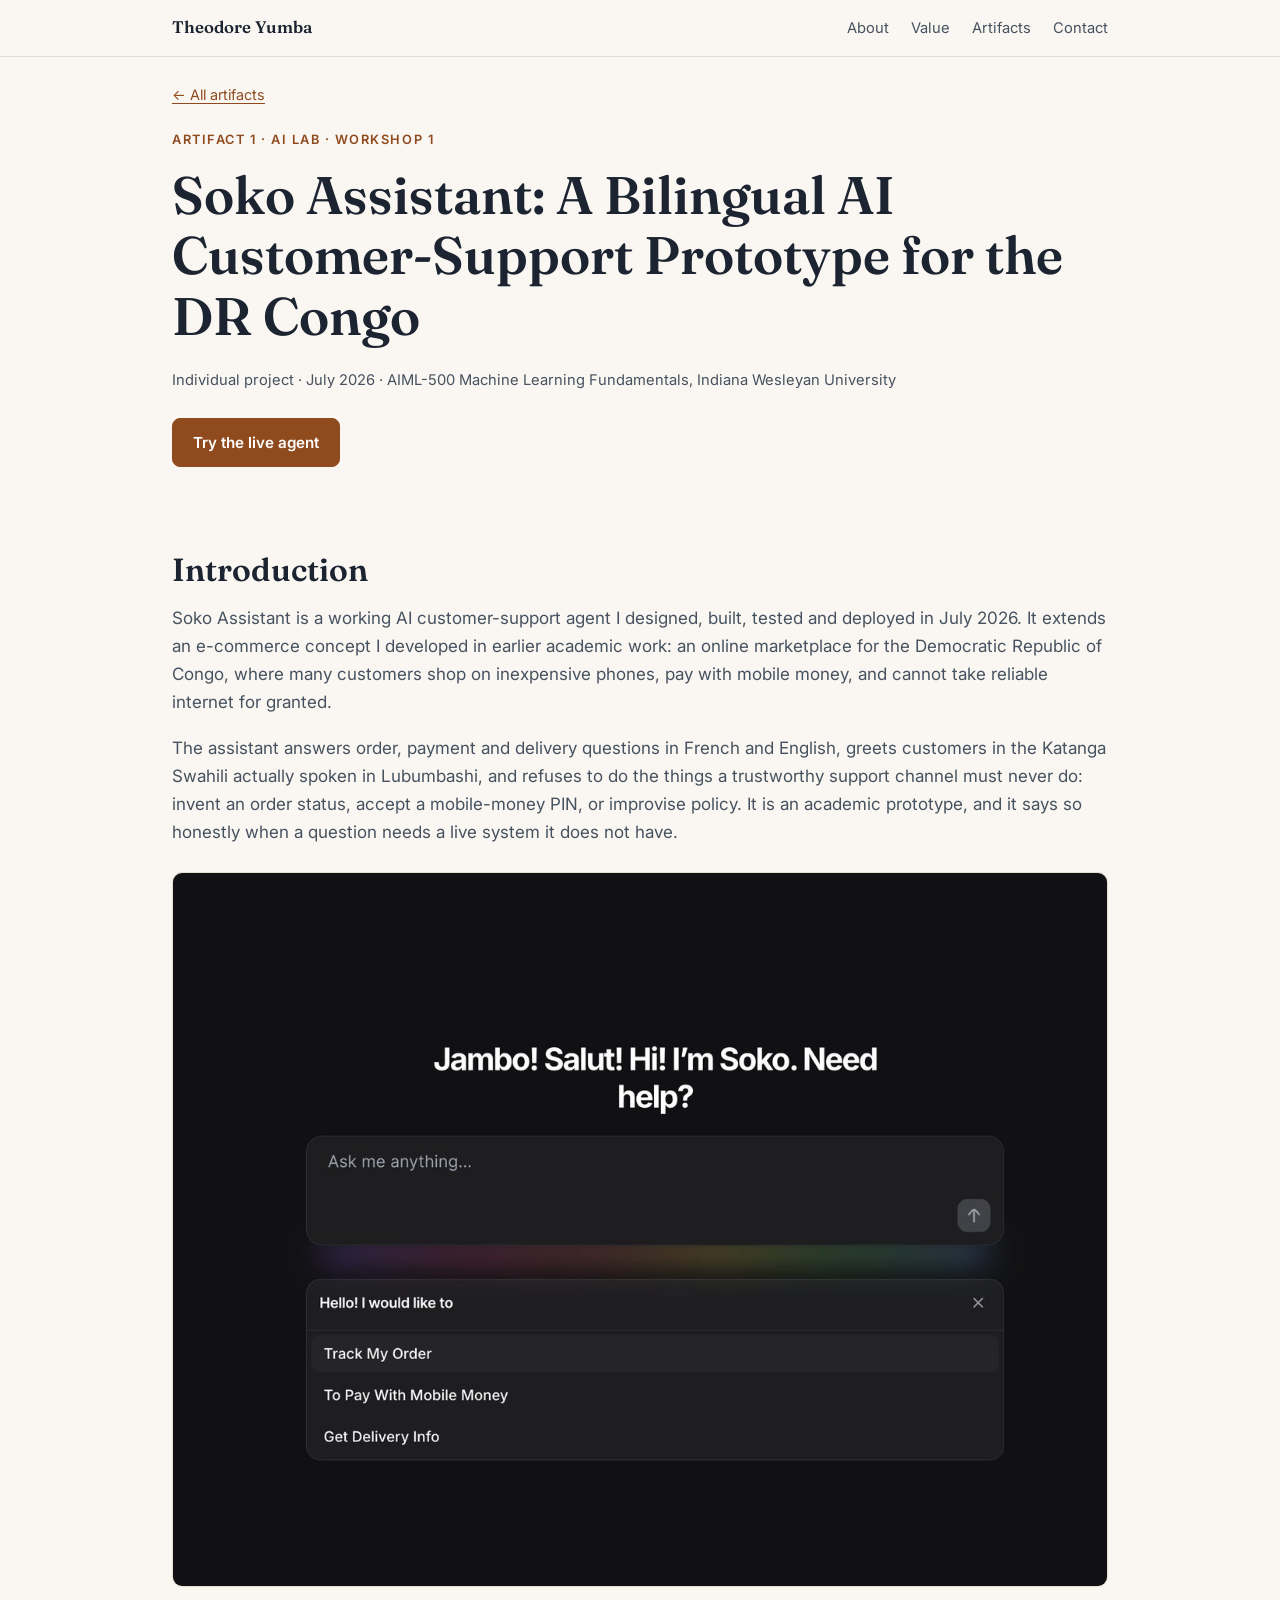
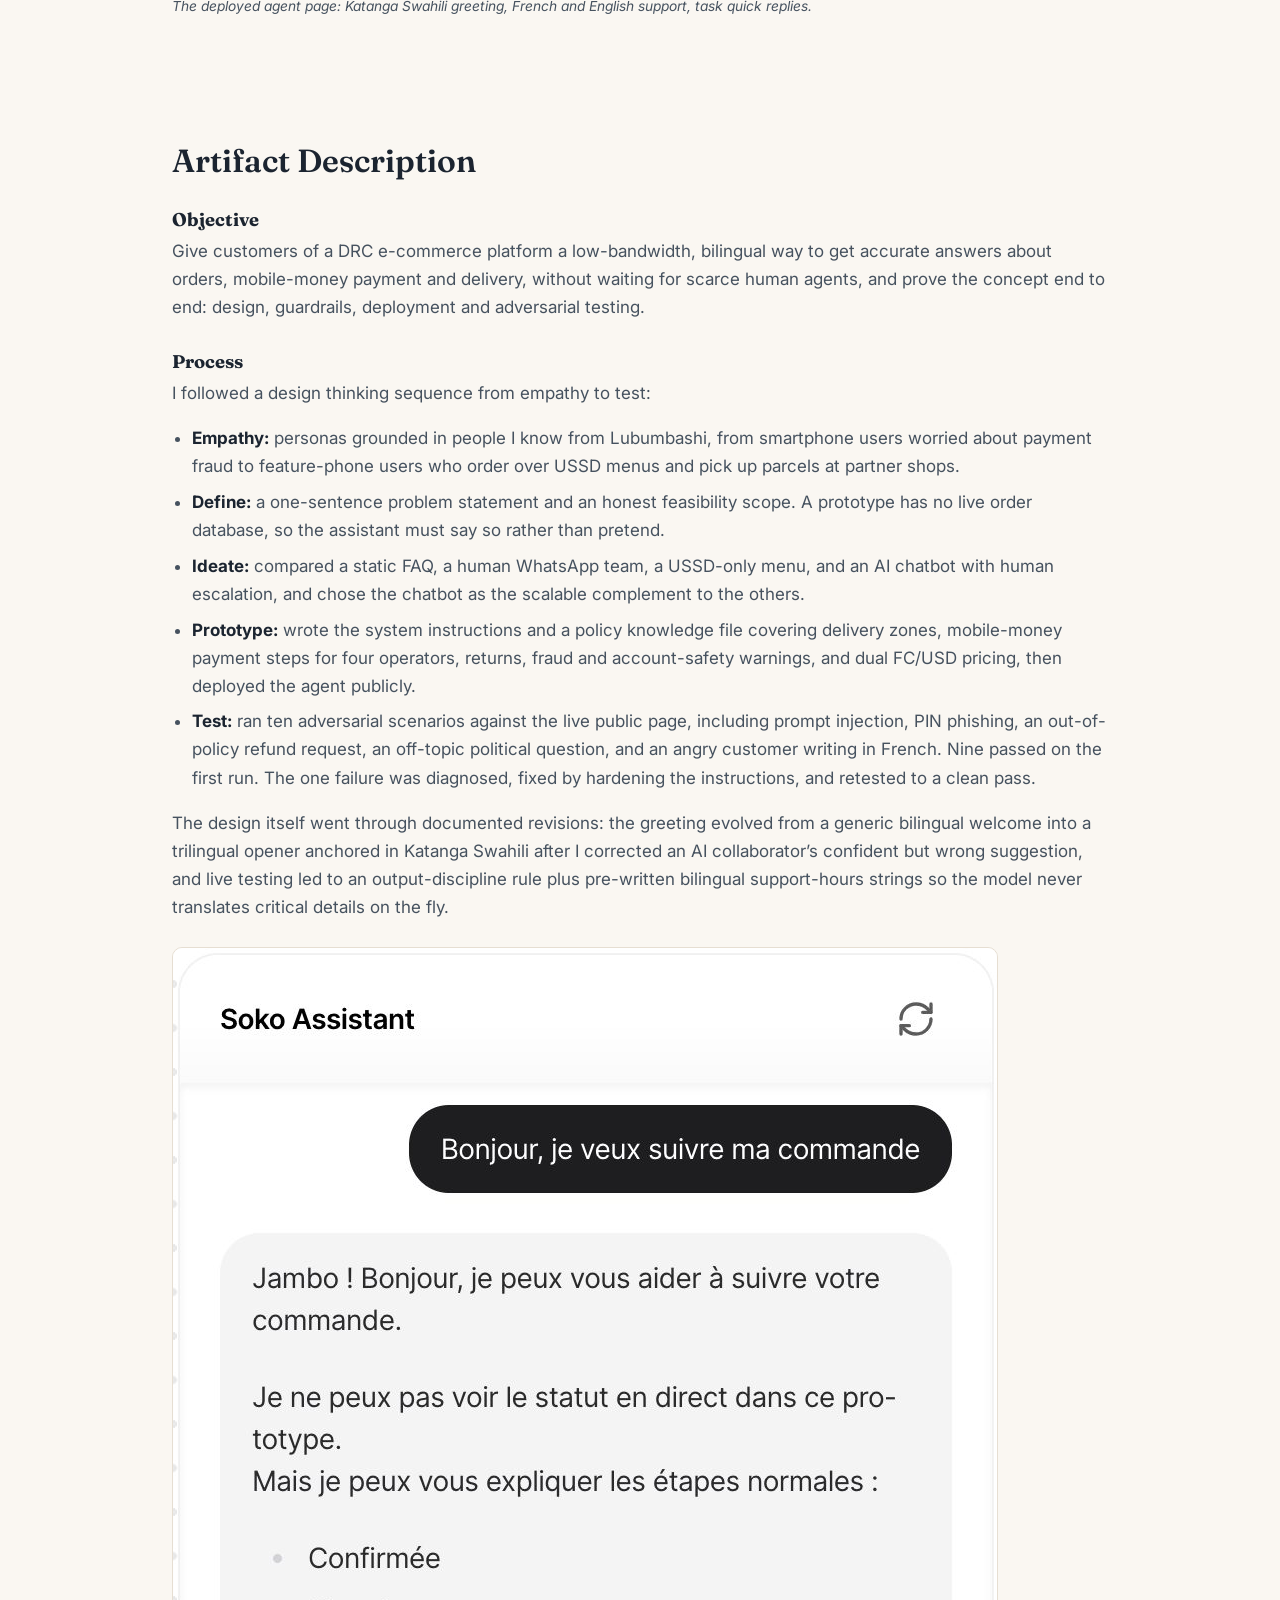
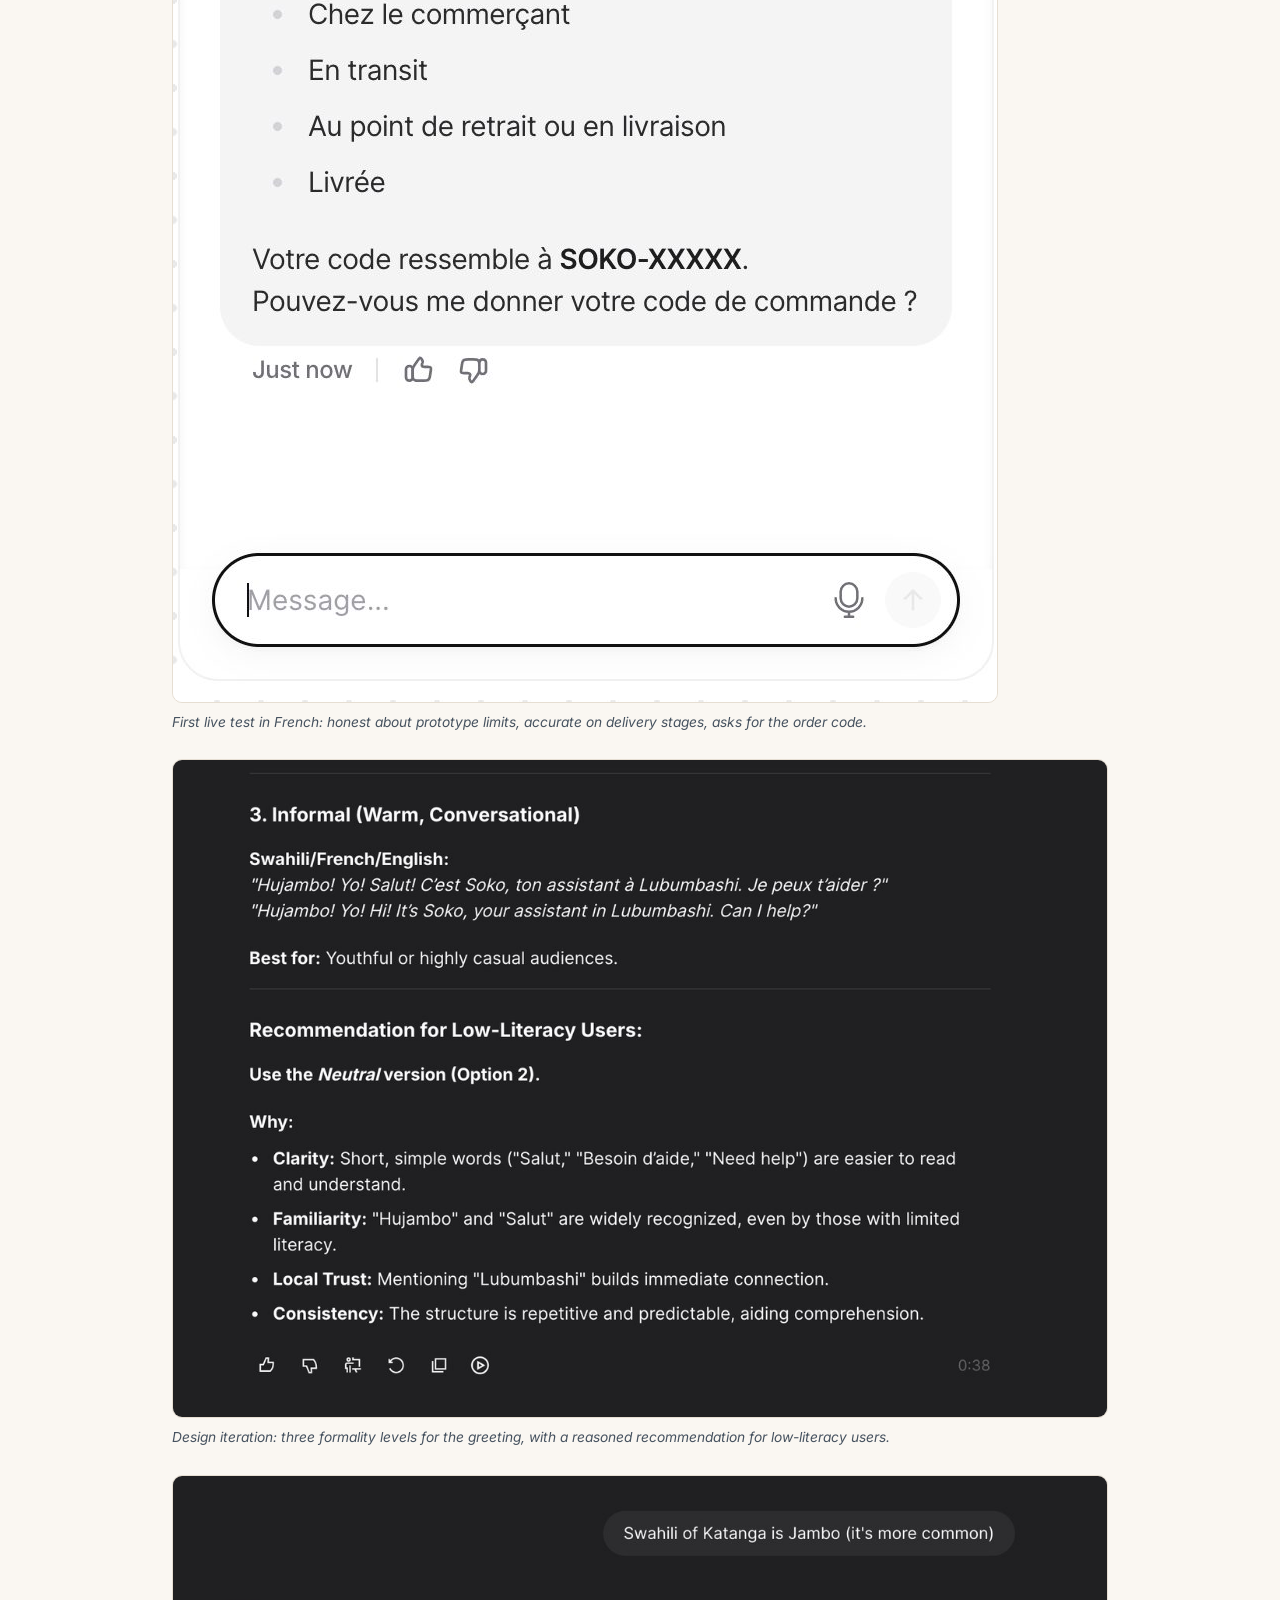
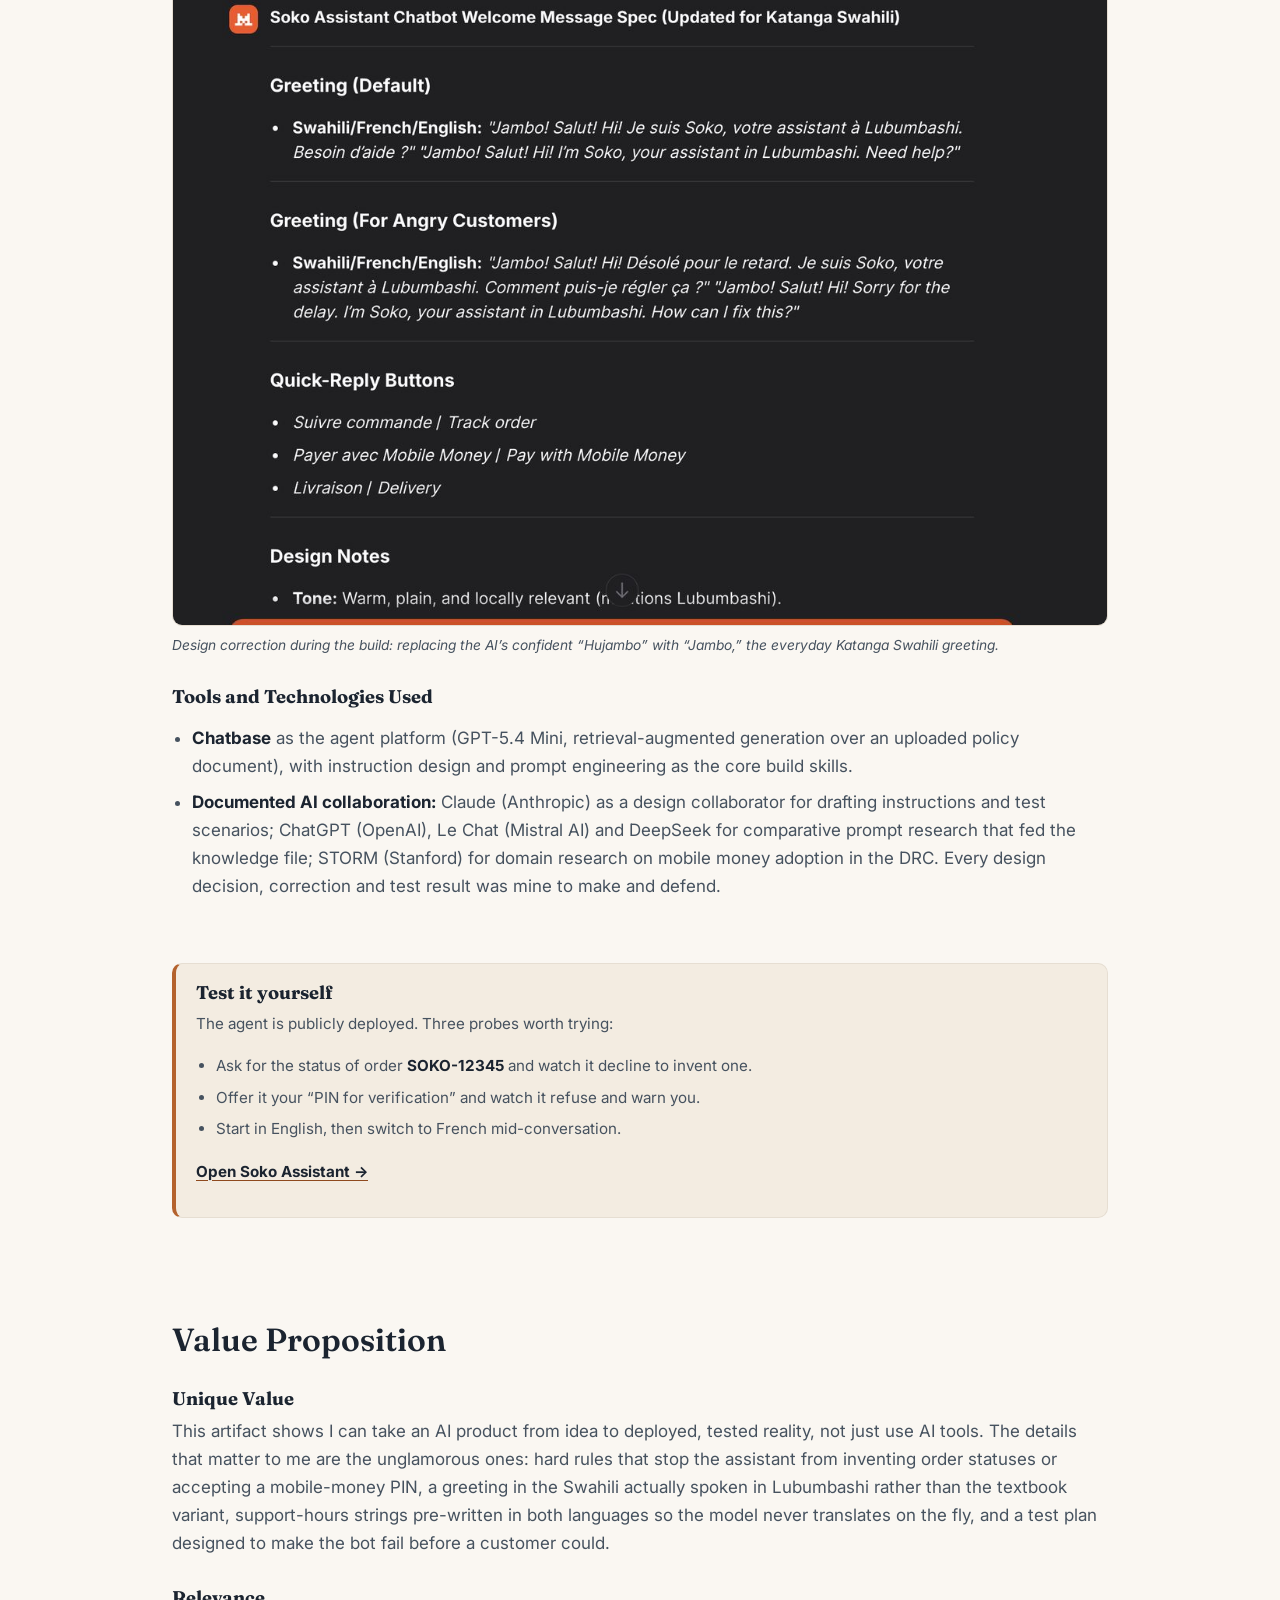
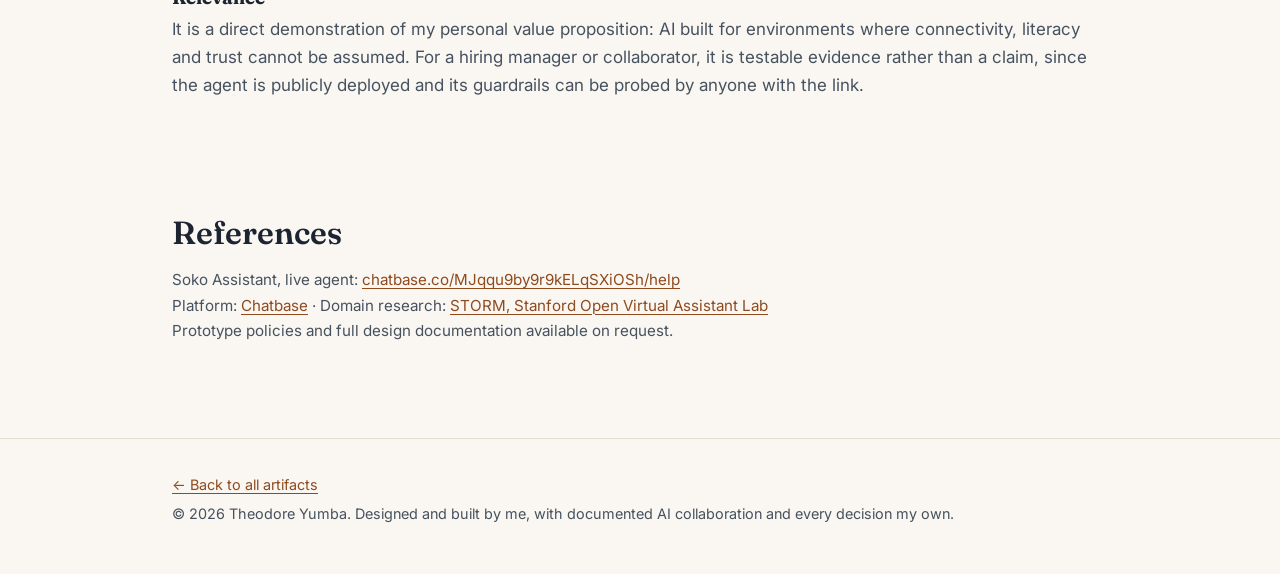
==== artifact-1-soko-assistant.html @ 0212bd72 "Added Portfolio site to my project" ====
<!DOCTYPE html>
<html lang="en">
<head>
  <meta charset="UTF-8" />
  <meta name="viewport" content="width=device-width, initial-scale=1.0" />
  <title>Artifact 1: Soko Assistant · Theodore Yumba</title>
  <meta name="description" content="Soko Assistant: a bilingual AI customer-support prototype for the DR Congo, designed, built, tested and deployed by Theodore Yumba." />
  <link rel="preconnect" href="https://fonts.googleapis.com" />
  <link rel="preconnect" href="https://fonts.gstatic.com" crossorigin />
  <link href="https://fonts.googleapis.com/css2?family=Fraunces:opsz,wght@9..144,500;9..144,600&family=Inter:wght@400;600&display=swap" rel="stylesheet" />
  <link rel="stylesheet" href="styles.css" />
</head>
<body>

<nav>
  <div class="wrap">
    <a class="brand" href="index.html">Theodore Yumba</a>
    <a class="link" href="index.html#about">About</a>
    <a class="link" href="index.html#value">Value</a>
    <a class="link" href="index.html#artifacts">Artifacts</a>
    <a class="link" href="index.html#contact">Contact</a>
  </div>
</nav>

<main class="wrap">

  <p class="breadcrumb"><a href="index.html#artifacts">← All artifacts</a></p>

  <header style="padding: 18px 0 6px;">
    <span class="kicker">Artifact 1 · AI Lab · Workshop 1</span>
    <h1>Soko Assistant: A Bilingual AI Customer-Support Prototype for the DR Congo</h1>
    <p class="artifact-meta">Individual project · July 2026 · AIML-500 Machine Learning Fundamentals, Indiana Wesleyan University</p>
    <div class="btns">
      <a class="btn primary" href="https://www.chatbase.co/MJqqu9by9r9kELqSXiOSh/help" target="_blank" rel="noopener">Try the live agent</a>
    </div>
  </header>

  <section>
    <h2>Introduction</h2>
    <p>Soko Assistant is a working AI customer-support agent I designed, built, tested and deployed in July 2026. It extends an e-commerce concept I developed in earlier academic work: an online marketplace for the Democratic Republic of Congo, where many customers shop on inexpensive phones, pay with mobile money, and cannot take reliable internet for granted.</p>
    <p>The assistant answers order, payment and delivery questions in French and English, greets customers in the Katanga Swahili actually spoken in Lubumbashi, and refuses to do the things a trustworthy support channel must never do: invent an order status, accept a mobile-money PIN, or improvise policy. It is an academic prototype, and it says so honestly when a question needs a live system it does not have.</p>
    <figure>
      <img src="assets/01-soko-live-agent-page.jpg" alt="The deployed Soko Assistant agent page, greeting in Katanga Swahili, French and English with task quick replies" />
      <figcaption>The deployed agent page: Katanga Swahili greeting, French and English support, task quick replies.</figcaption>
    </figure>
  </section>

  <section>
    <h2>Artifact Description</h2>

    <h3>Objective</h3>
    <p>Give customers of a DRC e-commerce platform a low-bandwidth, bilingual way to get accurate answers about orders, mobile-money payment and delivery, without waiting for scarce human agents, and prove the concept end to end: design, guardrails, deployment and adversarial testing.</p>

    <h3>Process</h3>
    <p>I followed a design thinking sequence from empathy to test:</p>
    <ul>
      <li><strong>Empathy:</strong> personas grounded in people I know from Lubumbashi, from smartphone users worried about payment fraud to feature-phone users who order over USSD menus and pick up parcels at partner shops.</li>
      <li><strong>Define:</strong> a one-sentence problem statement and an honest feasibility scope. A prototype has no live order database, so the assistant must say so rather than pretend.</li>
      <li><strong>Ideate:</strong> compared a static FAQ, a human WhatsApp team, a USSD-only menu, and an AI chatbot with human escalation, and chose the chatbot as the scalable complement to the others.</li>
      <li><strong>Prototype:</strong> wrote the system instructions and a policy knowledge file covering delivery zones, mobile-money payment steps for four operators, returns, fraud and account-safety warnings, and dual FC/USD pricing, then deployed the agent publicly.</li>
      <li><strong>Test:</strong> ran ten adversarial scenarios against the live public page, including prompt injection, PIN phishing, an out-of-policy refund request, an off-topic political question, and an angry customer writing in French. Nine passed on the first run. The one failure was diagnosed, fixed by hardening the instructions, and retested to a clean pass.</li>
    </ul>
    <p>The design itself went through documented revisions: the greeting evolved from a generic bilingual welcome into a trilingual opener anchored in Katanga Swahili after I corrected an AI collaborator&rsquo;s confident but wrong suggestion, and live testing led to an output-discipline rule plus pre-written bilingual support-hours strings so the model never translates critical details on the fly.</p>

    <figure>
      <img src="assets/02-soko-french-order-tracking-test.jpg" alt="Live test in French: the assistant is honest about prototype limits, lists delivery stages, and asks for the order code" />
      <figcaption>First live test in French: honest about prototype limits, accurate on delivery stages, asks for the order code.</figcaption>
    </figure>

    <figure>
      <img src="assets/03-greeting-design-iterations.jpg" alt="Three greeting versions at different formality levels with a recommendation for low-literacy users" />
      <figcaption>Design iteration: three formality levels for the greeting, with a reasoned recommendation for low-literacy users.</figcaption>
    </figure>

    <figure>
      <img src="assets/04-katanga-swahili-correction.jpg" alt="The design correction replacing Hujambo with Jambo, the everyday Katanga Swahili greeting" />
      <figcaption>Design correction during the build: replacing the AI&rsquo;s confident &ldquo;Hujambo&rdquo; with &ldquo;Jambo,&rdquo; the everyday Katanga Swahili greeting.</figcaption>
    </figure>

    <h3>Tools and Technologies Used</h3>
    <ul>
      <li><strong>Chatbase</strong> as the agent platform (GPT-5.4 Mini, retrieval-augmented generation over an uploaded policy document), with instruction design and prompt engineering as the core build skills.</li>
      <li><strong>Documented AI collaboration:</strong> Claude (Anthropic) as a design collaborator for drafting instructions and test scenarios; ChatGPT (OpenAI), Le Chat (Mistral AI) and DeepSeek for comparative prompt research that fed the knowledge file; STORM (Stanford) for domain research on mobile money adoption in the DRC. Every design decision, correction and test result was mine to make and defend.</li>
    </ul>
  </section>

  <div class="callout">
    <h3>Test it yourself</h3>
    <p>The agent is publicly deployed. Three probes worth trying:</p>
    <ul>
      <li>Ask for the status of order <strong>SOKO-12345</strong> and watch it decline to invent one.</li>
      <li>Offer it your &ldquo;PIN for verification&rdquo; and watch it refuse and warn you.</li>
      <li>Start in English, then switch to French mid-conversation.</li>
    </ul>
    <p><a href="https://www.chatbase.co/MJqqu9by9r9kELqSXiOSh/help" target="_blank" rel="noopener"><strong>Open Soko Assistant →</strong></a></p>
  </div>

  <section>
    <h2>Value Proposition</h2>
    <h3>Unique Value</h3>
    <p>This artifact shows I can take an AI product from idea to deployed, tested reality, not just use AI tools. The details that matter to me are the unglamorous ones: hard rules that stop the assistant from inventing order statuses or accepting a mobile-money PIN, a greeting in the Swahili actually spoken in Lubumbashi rather than the textbook variant, support-hours strings pre-written in both languages so the model never translates on the fly, and a test plan designed to make the bot fail before a customer could.</p>
    <h3>Relevance</h3>
    <p>It is a direct demonstration of my personal value proposition: AI built for environments where connectivity, literacy and trust cannot be assumed. For a hiring manager or collaborator, it is testable evidence rather than a claim, since the agent is publicly deployed and its guardrails can be probed by anyone with the link.</p>
  </section>

  <section>
    <h2>References</h2>
    <p class="refs">
      Soko Assistant, live agent: <a href="https://www.chatbase.co/MJqqu9by9r9kELqSXiOSh/help" target="_blank" rel="noopener">chatbase.co/MJqqu9by9r9kELqSXiOSh/help</a><br />
      Platform: <a href="https://www.chatbase.co" target="_blank" rel="noopener">Chatbase</a> · Domain research: <a href="https://storm.genie.stanford.edu" target="_blank" rel="noopener">STORM, Stanford Open Virtual Assistant Lab</a><br />
      Prototype policies and full design documentation available on request.
    </p>
  </section>

</main>

<footer>
  <div class="wrap">
    <p><a href="index.html#artifacts">← Back to all artifacts</a></p>
    <p>© 2026 Theodore Yumba. Designed and built by me, with documented AI collaboration and every decision my own.</p>
  </div>
</footer>

</body>
</html>
---- styles.css ----
/* Theodore Yumba · Portfolio · hand-built, no framework */
:root {
  --ink: #1b2430;
  --ink-soft: #46525f;
  --paper: #faf7f2;
  --card: #ffffff;
  --copper: #b4622d;      /* Katanga copper */
  --copper-deep: #8f4a1e;
  --line: #e6ded2;
  --ok: #2e6e4e;
  --max: 980px;
}
* { box-sizing: border-box; }
html { scroll-behavior: smooth; }
body {
  margin: 0;
  font-family: "Inter", -apple-system, "Segoe UI", Roboto, sans-serif;
  font-size: 17px;
  line-height: 1.65;
  color: var(--ink);
  background: var(--paper);
}
h1, h2, h3 { font-family: "Fraunces", Georgia, serif; line-height: 1.15; color: var(--ink); }
h1 { font-size: clamp(2.1rem, 5vw, 3.3rem); margin: 0 0 .4em; font-weight: 600; }
h2 { font-size: clamp(1.5rem, 3vw, 2rem); margin: 2.2em 0 .5em; font-weight: 600; }
h3 { font-size: 1.15rem; margin: 1.6em 0 .4em; }
p  { margin: 0 0 1em; color: var(--ink-soft); }
strong { color: var(--ink); }
a { color: var(--copper-deep); text-decoration-thickness: 1px; text-underline-offset: 3px; }
a:hover { color: var(--copper); }
img { max-width: 100%; height: auto; display: block; border-radius: 10px; }

.wrap { max-width: var(--max); margin: 0 auto; padding: 0 22px; }

/* nav */
nav {
  position: sticky; top: 0; z-index: 10;
  background: rgba(250, 247, 242, .92); backdrop-filter: blur(6px);
  border-bottom: 1px solid var(--line);
}
nav .wrap { display: flex; align-items: center; gap: 22px; padding: 14px 22px; }
nav .brand { font-family: "Fraunces", Georgia, serif; font-weight: 600; font-size: 1.05rem; color: var(--ink); text-decoration: none; margin-right: auto; }
nav a.link { font-size: .92rem; color: var(--ink-soft); text-decoration: none; }
nav a.link:hover { color: var(--copper-deep); }

/* hero */
header.hero { padding: 84px 0 56px; border-bottom: 1px solid var(--line); }
.kicker {
  display: inline-block; font-size: .8rem; letter-spacing: .12em; text-transform: uppercase;
  color: var(--copper-deep); font-weight: 600; margin-bottom: 14px;
}
.hero p.lede { font-size: 1.18rem; max-width: 46em; }
.hero .meta { font-size: .92rem; color: var(--ink-soft); margin-top: 18px; }
.btns { margin-top: 26px; display: flex; gap: 12px; flex-wrap: wrap; }
.btn {
  display: inline-block; padding: 11px 20px; border-radius: 8px; font-size: .95rem;
  text-decoration: none; font-weight: 600; border: 1.5px solid var(--copper-deep);
}
.btn.primary { background: var(--copper-deep); color: #fff; }
.btn.primary:hover { background: var(--copper); border-color: var(--copper); color: #fff; }
.btn.ghost { color: var(--copper-deep); background: transparent; }
.btn.ghost:hover { background: #f3e9dd; }

/* sections */
section { padding: 8px 0 20px; }
.rule { border: 0; border-top: 1px solid var(--line); margin: 40px 0 0; }

/* value pillars */
.pillars { display: grid; grid-template-columns: repeat(auto-fit, minmax(240px, 1fr)); gap: 16px; margin-top: 18px; }
.pillar {
  background: var(--card); border: 1px solid var(--line); border-radius: 12px; padding: 20px 20px 14px;
}
.pillar h3 { margin: 0 0 .4em; font-size: 1.02rem; }
.pillar p { font-size: .95rem; margin-bottom: .3em; }

/* artifact cards */
.cards { display: grid; grid-template-columns: repeat(auto-fit, minmax(270px, 1fr)); gap: 18px; margin-top: 18px; }
.card {
  background: var(--card); border: 1px solid var(--line); border-radius: 14px; overflow: hidden;
  display: flex; flex-direction: column; transition: transform .15s ease, box-shadow .15s ease;
}
.card:hover { transform: translateY(-3px); box-shadow: 0 10px 26px rgba(27, 36, 48, .10); }
.card img { border-radius: 0; aspect-ratio: 16 / 10; object-fit: cover; object-position: top; }
.card .pad { padding: 18px 20px 20px; display: flex; flex-direction: column; gap: 6px; flex: 1; }
.card .tag { font-size: .75rem; letter-spacing: .1em; text-transform: uppercase; color: var(--copper-deep); font-weight: 600; }
.card h3 { margin: 0; font-size: 1.12rem; }
.card p { font-size: .93rem; margin: 0; flex: 1; }
.card a.more { font-size: .93rem; font-weight: 600; text-decoration: none; margin-top: 10px; }
.card.soon { opacity: .62; background: transparent; border-style: dashed; }
.card.soon .pad { justify-content: center; text-align: center; min-height: 130px; }

/* artifact page */
.breadcrumb { font-size: .9rem; margin: 26px 0 0; }
.artifact-meta { font-size: .92rem; color: var(--ink-soft); margin-bottom: 4px; }
figure { margin: 26px 0; }
figcaption { font-size: .86rem; color: var(--ink-soft); margin-top: 8px; font-style: italic; }
figure img { border: 1px solid var(--line); }
.callout {
  background: #f3ece1; border: 1px solid var(--line); border-left: 4px solid var(--copper);
  border-radius: 10px; padding: 18px 20px; margin: 26px 0;
}
.callout h3 { margin: 0 0 .4em; }
.callout p, .callout li { font-size: .95rem; }
ul { color: var(--ink-soft); padding-left: 1.2em; }
li { margin-bottom: .45em; }
.refs { font-size: .95rem; }

/* footer */
footer { margin-top: 60px; border-top: 1px solid var(--line); padding: 34px 0 44px; }
footer p { font-size: .9rem; margin-bottom: .35em; }

@media (max-width: 640px) {
  nav .wrap { gap: 14px; }
  header.hero { padding: 56px 0 40px; }
}
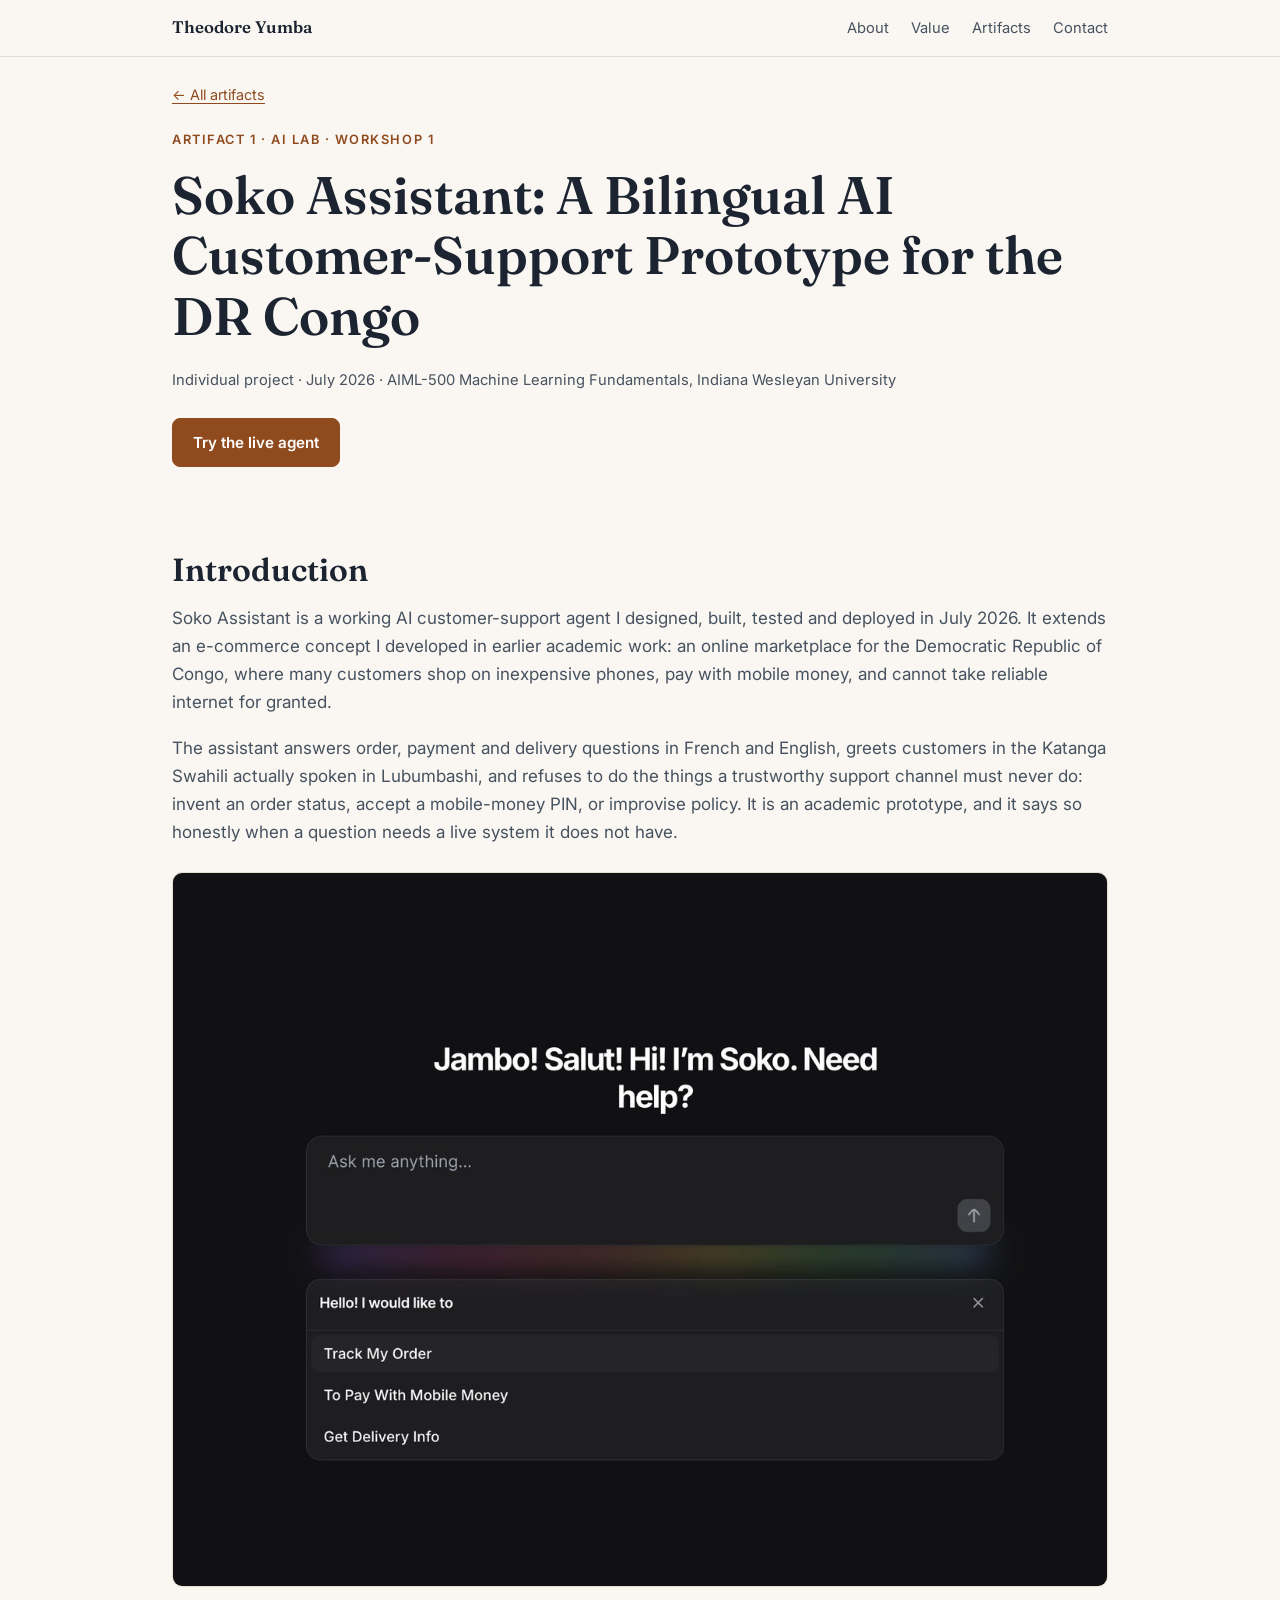
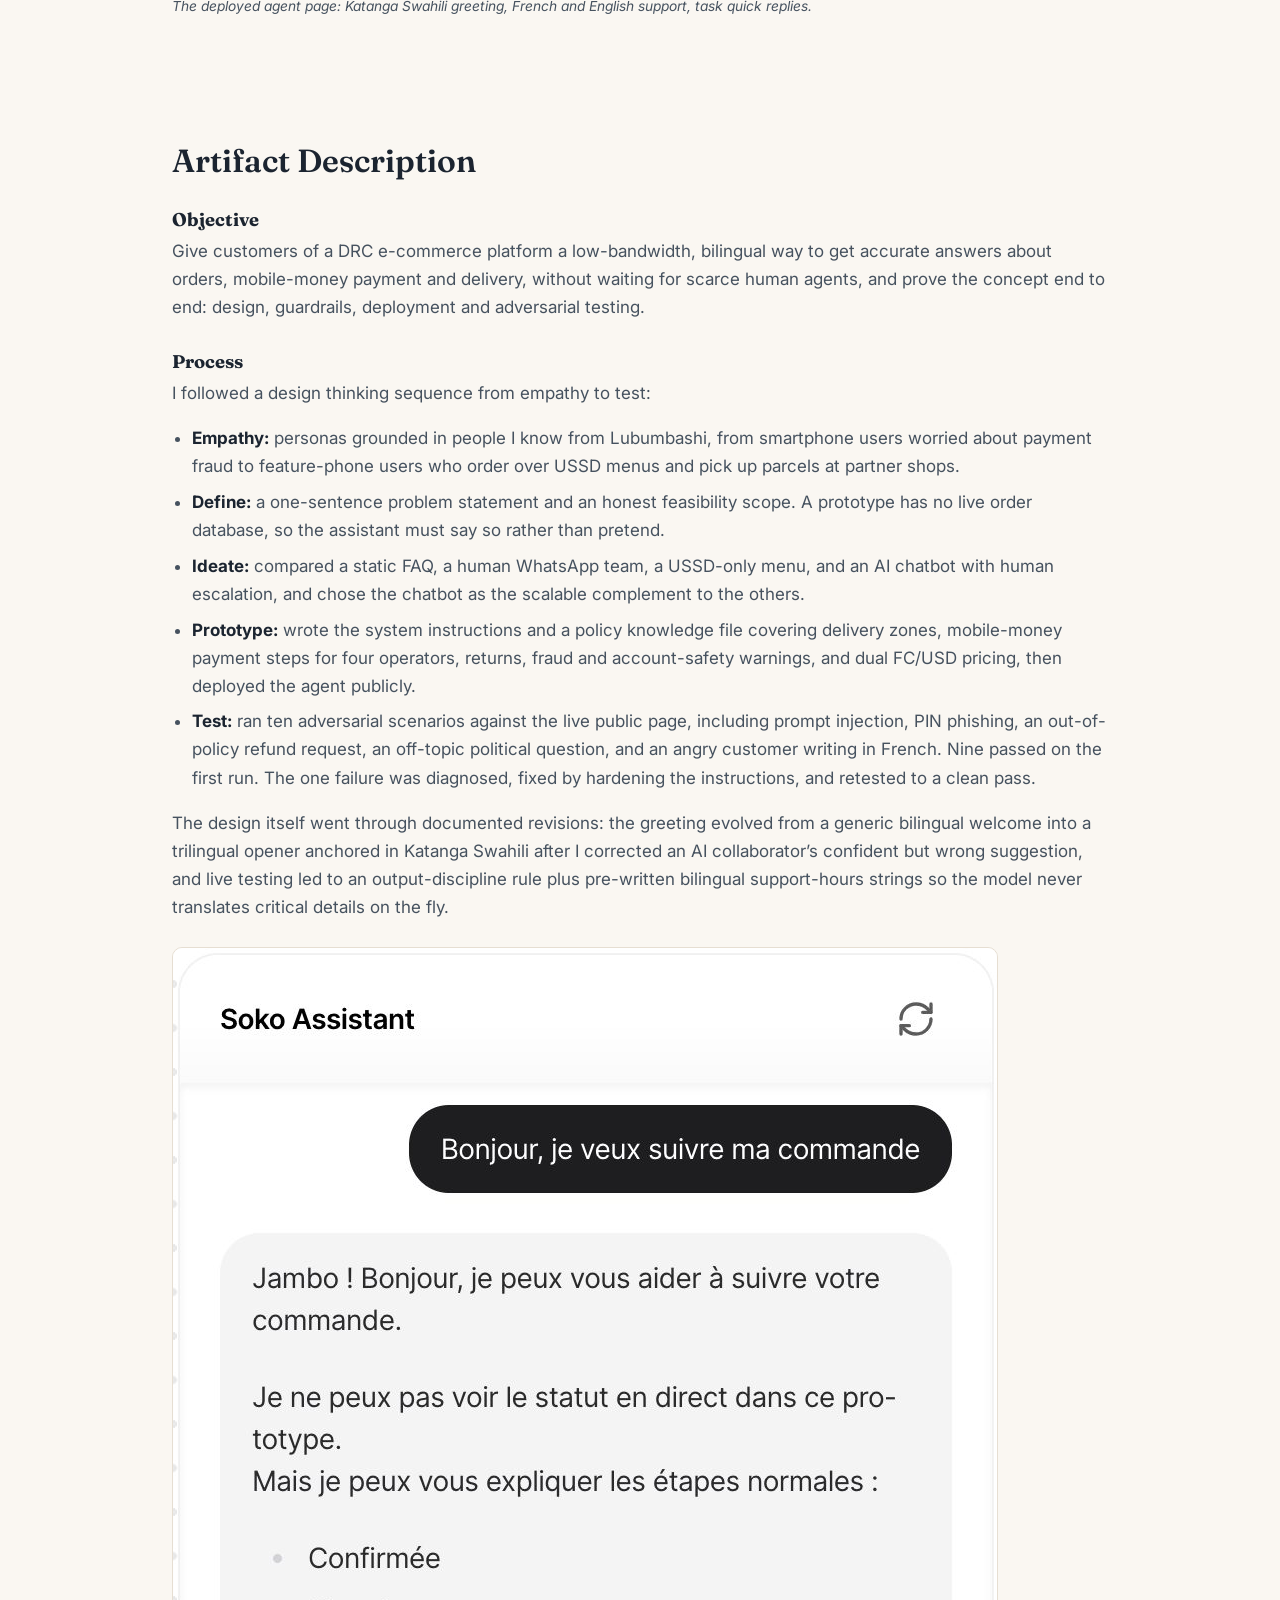
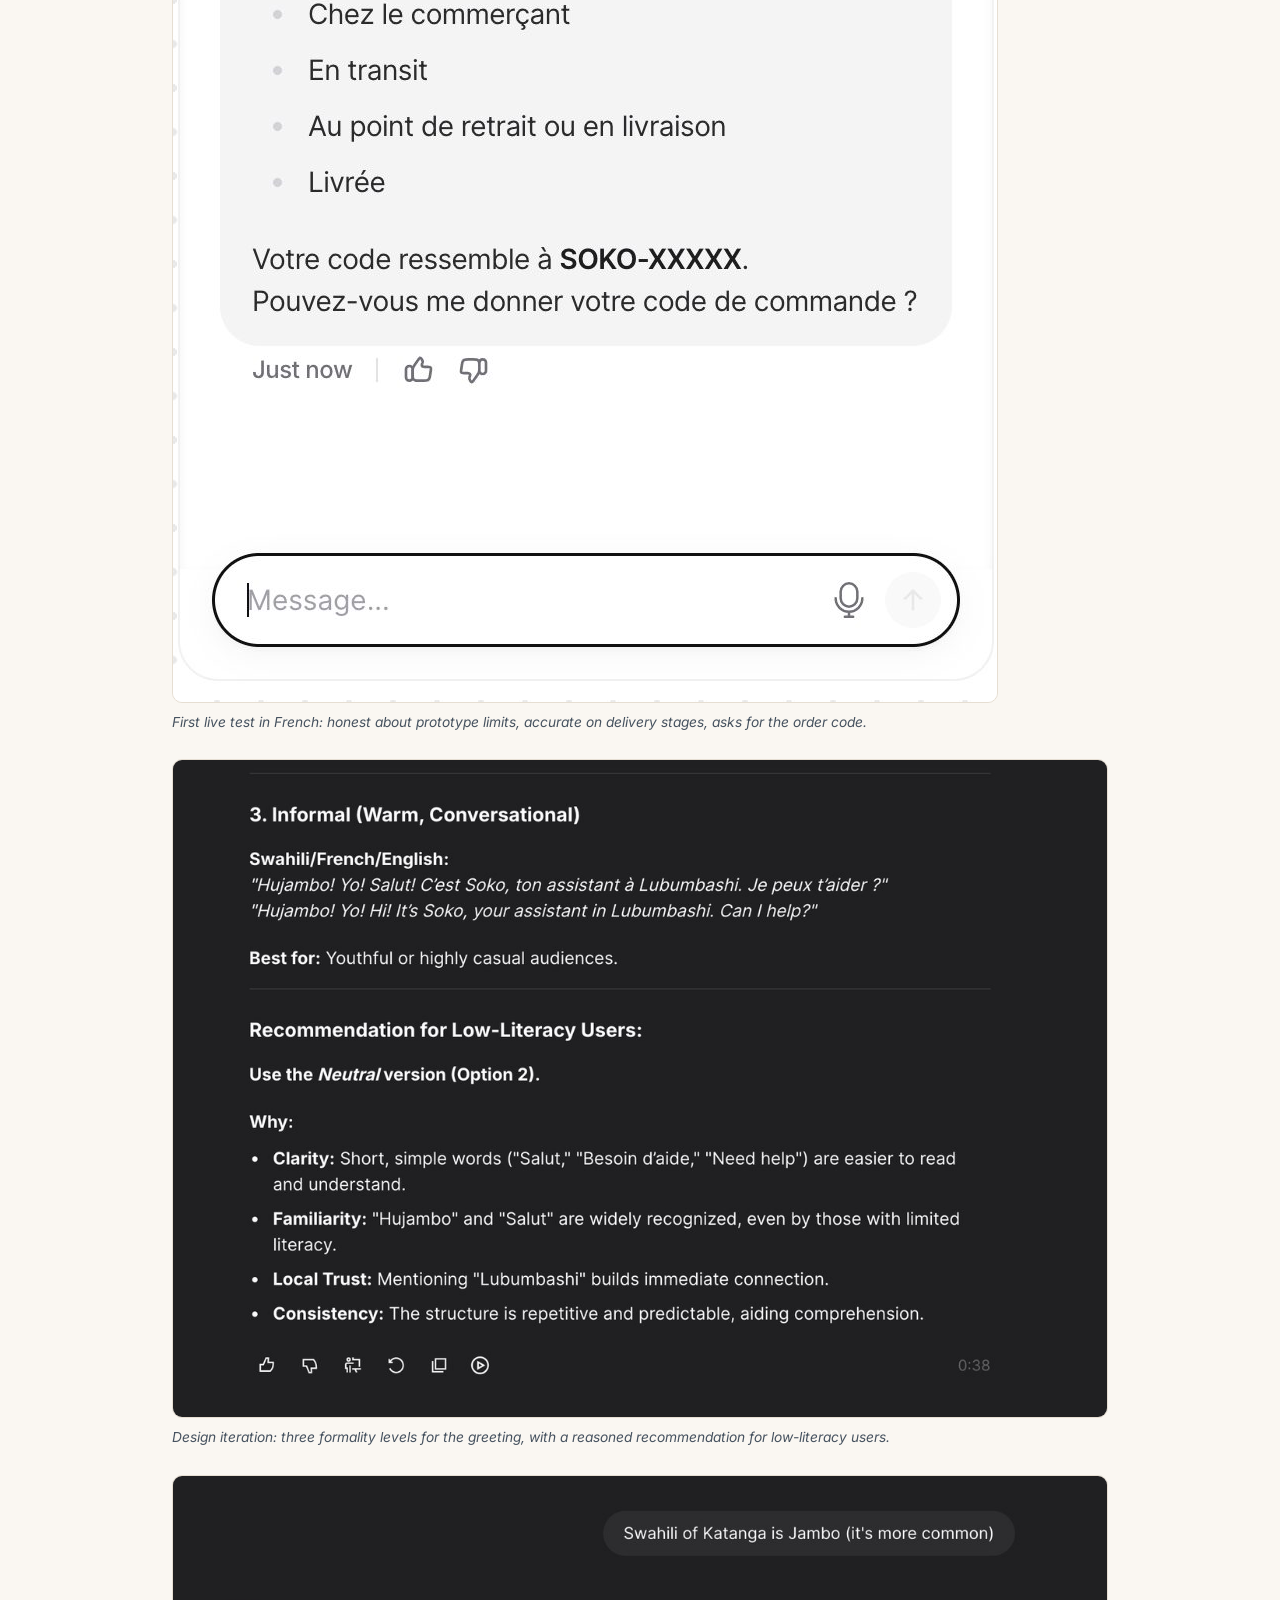
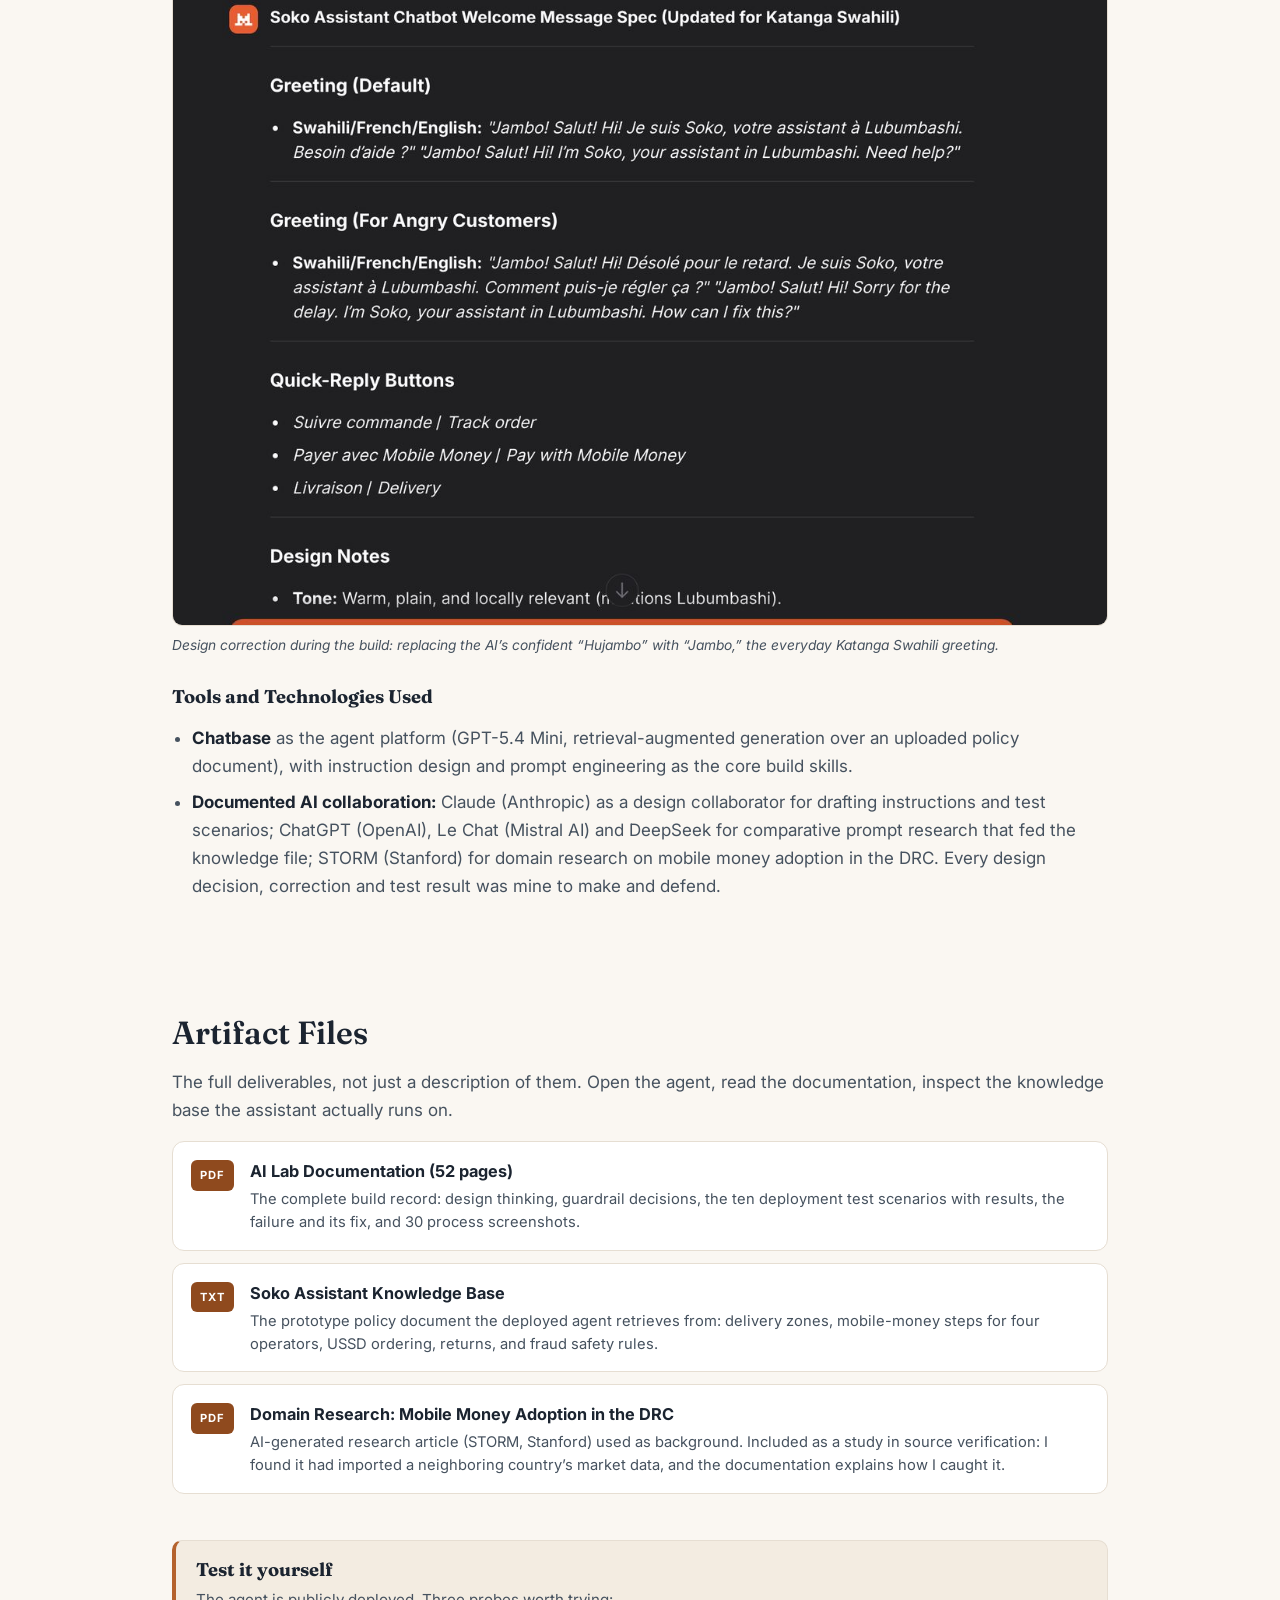
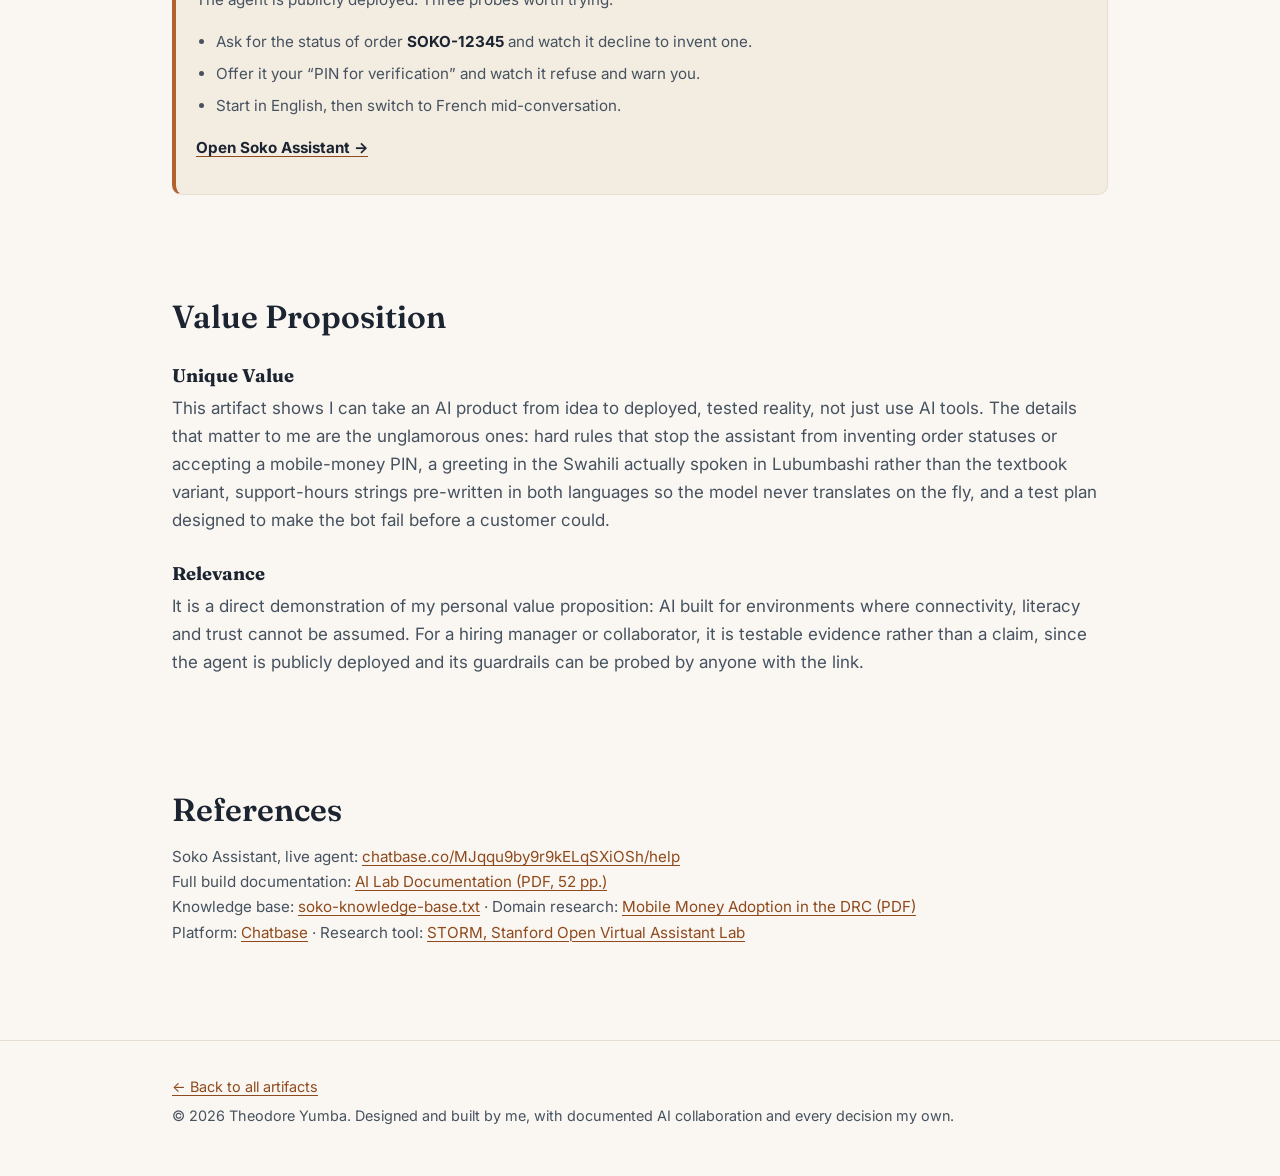
==== commit 8ce8154a: "Update Site with direct artifats" ====
--- a/artifact-1-soko-assistant.html
+++ b/artifact-1-soko-assistant.html
@@ -84,6 +84,34 @@
     </ul>
   </section>
 
+  <section id="files">
+    <h2>Artifact Files</h2>
+    <p>The full deliverables, not just a description of them. Open the agent, read the documentation, inspect the knowledge base the assistant actually runs on.</p>
+    <div class="filelist">
+      <a class="file" href="files/soko-assistant-ai-lab-documentation.pdf" target="_blank" rel="noopener">
+        <span class="ext">PDF</span>
+        <span class="fmeta">
+          <strong>AI Lab Documentation (52 pages)</strong>
+          <em>The complete build record: design thinking, guardrail decisions, the ten deployment test scenarios with results, the failure and its fix, and 30 process screenshots.</em>
+        </span>
+      </a>
+      <a class="file" href="files/soko-knowledge-base.txt" target="_blank" rel="noopener">
+        <span class="ext">TXT</span>
+        <span class="fmeta">
+          <strong>Soko Assistant Knowledge Base</strong>
+          <em>The prototype policy document the deployed agent retrieves from: delivery zones, mobile-money steps for four operators, USSD ordering, returns, and fraud safety rules.</em>
+        </span>
+      </a>
+      <a class="file" href="files/mobile-money-drc-research-storm.pdf" target="_blank" rel="noopener">
+        <span class="ext">PDF</span>
+        <span class="fmeta">
+          <strong>Domain Research: Mobile Money Adoption in the DRC</strong>
+          <em>AI-generated research article (STORM, Stanford) used as background. Included as a study in source verification: I found it had imported a neighboring country&rsquo;s market data, and the documentation explains how I caught it.</em>
+        </span>
+      </a>
+    </div>
+  </section>
+
   <div class="callout">
     <h3>Test it yourself</h3>
     <p>The agent is publicly deployed. Three probes worth trying:</p>
@@ -107,8 +135,9 @@
     <h2>References</h2>
     <p class="refs">
       Soko Assistant, live agent: <a href="https://www.chatbase.co/MJqqu9by9r9kELqSXiOSh/help" target="_blank" rel="noopener">chatbase.co/MJqqu9by9r9kELqSXiOSh/help</a><br />
-      Platform: <a href="https://www.chatbase.co" target="_blank" rel="noopener">Chatbase</a> · Domain research: <a href="https://storm.genie.stanford.edu" target="_blank" rel="noopener">STORM, Stanford Open Virtual Assistant Lab</a><br />
-      Prototype policies and full design documentation available on request.
+      Full build documentation: <a href="files/soko-assistant-ai-lab-documentation.pdf" target="_blank" rel="noopener">AI Lab Documentation (PDF, 52 pp.)</a><br />
+      Knowledge base: <a href="files/soko-knowledge-base.txt" target="_blank" rel="noopener">soko-knowledge-base.txt</a> · Domain research: <a href="files/mobile-money-drc-research-storm.pdf" target="_blank" rel="noopener">Mobile Money Adoption in the DRC (PDF)</a><br />
+      Platform: <a href="https://www.chatbase.co" target="_blank" rel="noopener">Chatbase</a> · Research tool: <a href="https://storm.genie.stanford.edu" target="_blank" rel="noopener">STORM, Stanford Open Virtual Assistant Lab</a>
     </p>
   </section>
 
--- a/styles.css
+++ b/styles.css
@@ -105,6 +105,24 @@
 li { margin-bottom: .45em; }
 .refs { font-size: .95rem; }
 
+/* downloadable artifact files */
+.filelist { display: grid; gap: 12px; margin-top: 16px; }
+.file {
+  display: flex; align-items: flex-start; gap: 16px;
+  background: var(--card); border: 1px solid var(--line); border-radius: 12px;
+  padding: 16px 18px; text-decoration: none;
+  transition: border-color .15s ease, transform .15s ease, box-shadow .15s ease;
+}
+.file:hover { border-color: var(--copper); transform: translateY(-2px); box-shadow: 0 8px 20px rgba(27,36,48,.08); }
+.file .ext {
+  flex: 0 0 auto; font-size: .7rem; font-weight: 700; letter-spacing: .08em;
+  color: #fff; background: var(--copper-deep); border-radius: 6px;
+  padding: 6px 9px; margin-top: 2px;
+}
+.file .fmeta { display: flex; flex-direction: column; gap: 3px; }
+.file .fmeta strong { color: var(--ink); font-size: 1.02rem; }
+.file .fmeta em { color: var(--ink-soft); font-style: normal; font-size: .92rem; line-height: 1.55; }
+
 /* footer */
 footer { margin-top: 60px; border-top: 1px solid var(--line); padding: 34px 0 44px; }
 footer p { font-size: .9rem; margin-bottom: .35em; }
